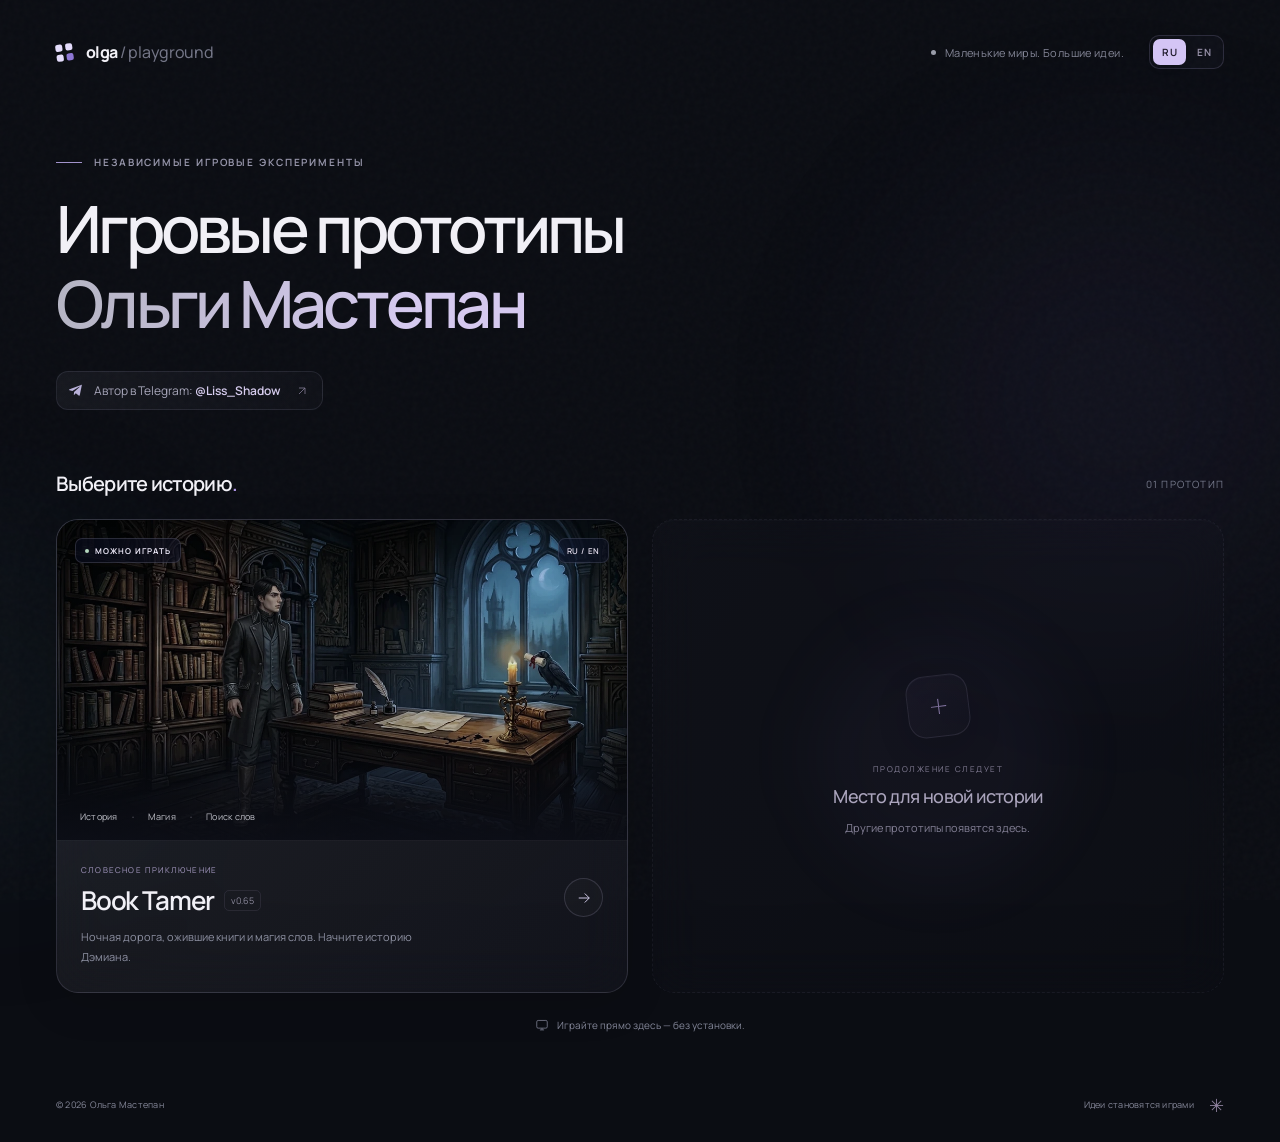
==== index.html @ 2c245f94 "First version of a prototype web-site with first game included" ====
<!doctype html>
<!-- Embedded font: Manrope. Copyright 2018 The Manrope Project Authors (https://github.com/googlefonts/manrope)

This Font Software is licensed under the SIL Open Font License, Version 1.1.
This license is copied below, and is also available with a FAQ at:
http://scripts.sil.org/OFL


-----------------------------------------------------------
SIL OPEN FONT LICENSE Version 1.1 - 26 February 2007
-----------------------------------------------------------

PREAMBLE
The goals of the Open Font License (OFL) are to stimulate worldwide
development of collaborative font projects, to support the font creation
efforts of academic and linguistic communities, and to provide a free and
open framework in which fonts may be shared and improved in partnership
with others.

The OFL allows the licensed fonts to be used, studied, modified and
redistributed freely as long as they are not sold by themselves. The
fonts, including any derivative works, can be bundled, embedded, 
redistributed and/or sold with any software provided that any reserved
names are not used by derivative works. The fonts and derivatives,
however, cannot be released under any other type of license. The
requirement for fonts to remain under this license does not apply
to any document created using the fonts or their derivatives.

DEFINITIONS
"Font Software" refers to the set of files released by the Copyright
Holder(s) under this license and clearly marked as such. This may
include source files, build scripts and documentation.

"Reserved Font Name" refers to any names specified as such after the
copyright statement(s).

"Original Version" refers to the collection of Font Software components as
distributed by the Copyright Holder(s).

"Modified Version" refers to any derivative made by adding to, deleting,
or substituting -- in part or in whole -- any of the components of the
Original Version, by changing formats or by porting the Font Software to a
new environment.

"Author" refers to any designer, engineer, programmer, technical
writer or other person who contributed to the Font Software.

PERMISSION & CONDITIONS
Permission is hereby granted, free of charge, to any person obtaining
a copy of the Font Software, to use, study, copy, merge, embed, modify,
redistribute, and sell modified and unmodified copies of the Font
Software, subject to the following conditions:

1) Neither the Font Software nor any of its individual components,
in Original or Modified Versions, may be sold by itself.

2) Original or Modified Versions of the Font Software may be bundled,
redistributed and/or sold with any software, provided that each copy
contains the above copyright notice and this license. These can be
included either as stand-alone text files, human-readable headers or
in the appropriate machine-readable metadata fields within text or
binary files as long as those fields can be easily viewed by the user.

3) No Modified Version of the Font Software may use the Reserved Font
Name(s) unless explicit written permission is granted by the corresponding
Copyright Holder. This restriction only applies to the primary font name as
presented to the users.

4) The name(s) of the Copyright Holder(s) or the Author(s) of the Font
Software shall not be used to promote, endorse or advertise any
Modified Version, except to acknowledge the contribution(s) of the
Copyright Holder(s) and the Author(s) or with their explicit written
permission.

5) The Font Software, modified or unmodified, in part or in whole,
must be distributed entirely under this license, and must not be
distributed under any other license. The requirement for fonts to
remain under this license does not apply to any document created
using the Font Software.

TERMINATION
This license becomes null and void if any of the above conditions are
not met.

DISCLAIMER
THE FONT SOFTWARE IS PROVIDED "AS IS", WITHOUT WARRANTY OF ANY KIND,
EXPRESS OR IMPLIED, INCLUDING BUT NOT LIMITED TO ANY WARRANTIES OF
MERCHANTABILITY, FITNESS FOR A PARTICULAR PURPOSE AND NONINFRINGEMENT
OF COPYRIGHT, PATENT, TRADEMARK, OR OTHER RIGHT. IN NO EVENT SHALL THE
COPYRIGHT HOLDER BE LIABLE FOR ANY CLAIM, DAMAGES OR OTHER LIABILITY,
INCLUDING ANY GENERAL, SPECIAL, INDIRECT, INCIDENTAL, OR CONSEQUENTIAL
DAMAGES, WHETHER IN AN ACTION OF CONTRACT, TORT OR OTHERWISE, ARISING
FROM, OUT OF THE USE OR INABILITY TO USE THE FONT SOFTWARE OR FROM
OTHER DEALINGS IN THE FONT SOFTWARE.
 -->
<html lang="ru">
<head>
<meta charset="utf-8">
<meta name="viewport" content="width=device-width,initial-scale=1,viewport-fit=cover">
<meta name="theme-color" content="#0b0d13">
<meta name="description" content="Игровые прототипы Ольги Мастепан. Небольшие миры, новые механики и истории, в которые можно поиграть прямо в браузере.">
<title>Игровые прототипы Ольги Мастепан</title>
<link rel="icon" href="data:image/svg+xml,%3Csvg xmlns='http://www.w3.org/2000/svg' viewBox='0 0 64 64'%3E%3Crect width='64' height='64' rx='18' fill='%23171926'/%3E%3Cpath d='M17 23h30v24H17zM24 16h16v7H24z' fill='none' stroke='%23c3b5ff' stroke-width='3'/%3E%3Cpath d='M24 35h8m-4-4v8' stroke='%23c3b5ff' stroke-width='2'/%3E%3Ccircle cx='40' cy='34' r='2' fill='%23c3b5ff'/%3E%3C/svg%3E">
<style>@font-face{font-family:Manrope;src:url('[data-uri]') format('truetype');font-weight:200 800;font-display:swap}
:root{color-scheme:dark;--bg:#0b0d13;--text:#f1f0f6;--muted:#9293a5;--accent:#c4b5fb;--line:rgba(220,220,255,.11);font-family:Manrope,Arial,sans-serif;font-synthesis:none}
*{box-sizing:border-box}[hidden]{display:none!important}html{min-width:320px;scroll-behavior:smooth}body{margin:0;background:var(--bg);color:var(--text);min-height:100svh;overflow-x:hidden}button,a{-webkit-tap-highlight-color:transparent}button{font:inherit}a{color:inherit;text-decoration:none}button:focus-visible,a:focus-visible{outline:2px solid var(--accent);outline-offset:6px}button{color:inherit}button svg,a svg{flex:none}.wrap{max-width:1200px;width:calc(100% - 112px);margin-inline:auto}.site-shell{position:relative;z-index:1;min-height:100svh;display:flex;flex-direction:column}.ambient{position:fixed;pointer-events:none;z-index:0;filter:blur(90px);border-radius:50%;opacity:.45}.ambient-one{width:650px;height:650px;right:-160px;top:75px;background:radial-gradient(ellipse,#49407466,transparent 68%)}.ambient-two{width:500px;height:500px;left:-260px;top:450px;background:radial-gradient(ellipse,#2c596245,transparent 70%)}.grain{position:fixed;inset:0;pointer-events:none;z-index:0;opacity:.032;background-image:url("data:image/svg+xml,%3Csvg viewBox='0 0 180 180' xmlns='http://www.w3.org/2000/svg'%3E%3Cfilter id='n'%3E%3CfeTurbulence type='fractalNoise' baseFrequency='.94' numOctaves='3' stitchTiles='stitch'/%3E%3C/filter%3E%3Crect width='100%25' height='100%25' filter='url(%23n)' opacity='.8'/%3E%3C/svg%3E")} .masthead{padding-top:35px;display:flex;align-items:center;justify-content:space-between;gap:24px}.wordmark{display:flex;align-items:center;gap:13px;font-size:16px;font-weight:750;letter-spacing:-.04em}.wordmark-muted{color:#737586;font-weight:450;letter-spacing:-.02em}.mark{display:grid;grid-template-columns:repeat(2,7px);gap:3px;transform:rotate(-8deg)}.mark i{height:7px;width:7px;background:#e4dcfc;border-radius:2px}.mark i:last-child{background:#8e77d6}.masthead-note{font-size:11px;letter-spacing:.035em;color:#858798;display:flex;align-items:center;gap:9px}.masthead-note>.status-dot{height:5px;width:5px;border-radius:50%;background:#9a9da9}.intro{padding:86px 0 60px}.eyebrow{margin:0 0 22px;display:flex;align-items:center;gap:12px;font-size:10px;letter-spacing:.19em;font-weight:650;color:#9695aa}.eyebrow-line{height:1px;width:26px;background:#a293cc}h1{font-size:clamp(39px,5.1vw,72px);line-height:1.15;letter-spacing:-.057em;font-weight:550;margin:0;text-wrap:balance}h1>.title-accent{background:linear-gradient(100deg,#b4b4c2 0%,#d5c9ef 75%);-webkit-background-clip:text;background-clip:text;color:transparent}.contact{display:inline-flex;align-items:center;gap:10px;margin-top:30px;padding:10px 14px 10px 12px;border:1px solid rgba(200,195,230,.11);border-radius:12px;background:linear-gradient(110deg,rgba(180,180,210,.065),rgba(200,190,225,.025));font-size:12px;color:#a6a5b8;transition:background .2s,border-color .2s,transform .2s}.contact>svg:first-child{width:15px;height:15px;fill:#b8b0d8}.contact strong{color:#d7cdef;font-weight:600}.contact .external-arrow{width:12px;height:12px;fill:none;stroke:#8a829d;stroke-width:1.5;margin-left:6px}.contact:hover{border-color:#b6a2e949;background:#b0a0f015;transform:translateY(-1px)}.collection-heading{display:flex;align-items:center;justify-content:space-between;gap:20px;margin-bottom:22px}h2{font-size:20px;font-weight:600;letter-spacing:-.035em;margin:0}.heading-dot{color:#ac93e3}.collection-count{font-size:10px;letter-spacing:.12em;text-transform:uppercase;color:#777b8d}.prototype-grid{display:grid;grid-template-columns:1fr 1fr;gap:24px}.prototype-card{position:relative;isolation:isolate;display:block;border-radius:22px;overflow:hidden;border:1px solid rgba(218,215,255,.15);background:linear-gradient(140deg,rgba(236,228,255,.07),rgba(185,187,218,.025));box-shadow:inset 0 1px 0 #ffffff08,0 12px 40px #00000022;backdrop-filter:blur(24px);-webkit-backdrop-filter:blur(24px);transition:transform .3s,border-color .3s,box-shadow .3s}a.prototype-card:hover{transform:translateY(-5px);border-color:#c0a9f84a;box-shadow:inset 0 1px 0 #ffffff15,0 22px 55px #0005}.card-picture{position:relative;aspect-ratio:1.78;overflow:hidden;background:#131923}.card-picture:after{content:"";position:absolute;inset:0;pointer-events:none;background:linear-gradient(180deg,#07091205 35%,#07091212 65%,#0e101aca)}.card-picture img{display:block;width:100%;height:100%;object-fit:cover;transition:transform .7s cubic-bezier(.2,.6,.3,1);filter:saturate(.84) brightness(.92)}a.prototype-card:hover img{transform:scale(1.035);filter:saturate(1) brightness(1)}.card-badge{position:absolute;z-index:1;top:18px;left:18px;padding:6px 9px;background:#0e122c69;border:1px solid #e6e3ff26;border-radius:7px;font-size:8px;letter-spacing:.12em;font-weight:650;color:#efebfa;backdrop-filter:blur(16px);display:flex;align-items:center;gap:6px}.card-badge:before{content:"";display:block;width:4px;height:4px;border-radius:50%;background:#b5d8bf;box-shadow:0 0 8px #b5d8bf44}.card-tags{position:absolute;z-index:1;bottom:17px;left:23px;display:flex;gap:14px;color:#bfc0c8;font-size:9px;letter-spacing:.025em}.card-tags span+span:before{content:"·";color:#a4a4b6;margin-right:14px}.card-body{padding:23px 24px 25px;position:relative;border-top:1px solid #ffffff06;background:linear-gradient(120deg,#ffffff04,#b39ce604)}.card-category{margin:0 0 7px;font-size:8px;letter-spacing:.15em;text-transform:uppercase;color:#a79bc2}.card-title-line{display:flex;align-items:center;gap:10px;padding-right:44px}.card-title{margin:0;font-size:26px;font-weight:600;letter-spacing:-.045em}.version{font-size:9px;color:#8d8b9d;padding:3px 6px;border-radius:5px;border:1px solid #b3b0d21c}.card-description{font-size:11px;line-height:1.8;color:#8e91a2;margin:9px 45px 0 0;max-width:360px}.card-arrow{position:absolute;right:24px;top:37px;display:grid;place-items:center;width:39px;height:39px;border:1px solid #cac5e82b;border-radius:50%;background:#f0e4ff05;transition:background .25s,border-color .25s,transform .25s}.card-arrow svg{width:18px;height:18px;stroke:#d2cbe8;stroke-width:1.3;fill:none}a.prototype-card:hover .card-arrow{background:#bc9fea24;border-color:#bc9fea80;transform:rotate(-40deg)}.placeholder{min-height:100%;display:flex;align-items:center;justify-content:center;text-align:center;padding:40px 28px;border-color:#bcb6e112;background:linear-gradient(130deg,#c3b8ef05,#c3b8ef02);box-shadow:inset 0 1px 0 #ffffff04;overflow:hidden;border-style:dashed}.placeholder:before{content:"";position:absolute;width:250px;height:250px;border-radius:50%;background:#9572cc0b;filter:blur(35px)}.placeholder-inner{position:relative;max-width:255px}.placeholder-symbol{height:62px;width:62px;border-radius:18px;border:1px solid #bab0d51e;background:linear-gradient(140deg,#b8a4ee09,#b8a4ee02);margin:0 auto 26px;display:grid;place-items:center;box-shadow:0 12px 35px #0000001c,inset 0 1px 0 #ffffff05;transform:rotate(-7deg)}.placeholder-symbol svg{width:23px;height:23px;stroke:#8b7caa;stroke-width:1;fill:none}.placeholder-eyebrow{font-size:8px;letter-spacing:.19em;color:#868097;margin:0 0 10px}.placeholder h3{font-size:18px;letter-spacing:-.035em;color:#aaa4bc;font-weight:500;margin:0 0 10px}.placeholder p:last-child{color:#858197;font-size:11px;line-height:1.8;margin:0}.collection-note{display:flex;align-items:center;justify-content:center;gap:8px;font-size:10px;color:#848799;margin:25px 0 0}.collection-note svg{width:14px;height:14px;fill:none;stroke:#848799;stroke-width:1.1}.footer{margin-top:auto;padding-top:64px;padding-bottom:28px;display:flex;align-items:center;justify-content:space-between;gap:24px;font-size:9px;letter-spacing:.025em;color:#87899b}.footer-note{display:flex;align-items:center;gap:15px}.footer-spark{font-size:18px;line-height:1;color:#8f829f}.player[hidden]{display:none}.player{position:fixed;inset:0;z-index:20;display:flex;flex-direction:column;background:#06070b}.player-bar{flex:none;height:56px;padding:0 22px;display:flex;align-items:center;justify-content:space-between;gap:12px;background:#101119;border-bottom:1px solid #ffffff11;padding-top:env(safe-area-inset-top);box-sizing:content-box}.return-button,.fullscreen-button{border:0;background:transparent;padding:9px 0;display:flex;align-items:center;gap:9px;font-size:11px;cursor:pointer;color:#aaa8bb;transition:color .2s}.return-button:hover,.fullscreen-button:hover{color:#e4dcff}.return-button svg{width:19px;height:19px;stroke:currentColor;stroke-width:1.5;fill:none}.fullscreen-button svg{width:17px;height:17px;stroke:currentColor;stroke-width:1.4;fill:none}.player-name{display:flex;align-items:center;gap:9px;font-size:12px;letter-spacing:-.02em;color:#e2ddef}.player-live-dot{width:5px;height:5px;border-radius:50%;background:#c2a7f2}.player-stage{position:relative;flex:1;min-height:0;background:#06070b}.player-stage iframe{border:0;width:100%;height:100%;display:block;position:relative;z-index:1;background:#06070b}.player-loading{position:absolute;inset:0;display:flex;flex-direction:column;align-items:center;justify-content:center;color:#aaa4bf;font-size:12px;z-index:2;background:#06070b;pointer-events:none;transition:opacity .35s,visibility .35s}.player-loading.loaded{opacity:0;visibility:hidden}.loader{display:block;height:29px;width:29px;border-radius:50%;border:1px solid #ffffff16;border-top-color:#b69bdc;animation:spin 1s linear infinite}.player-loading p{margin-top:20px}.toast{position:fixed;bottom:25px;left:50%;transform:translate(-50%,15px);opacity:0;visibility:hidden;z-index:30;background:#262130ee;border:1px solid #b3a3cd35;color:#e6dff2;padding:12px 18px;border-radius:12px;max-width:calc(100vw - 32px);font-size:12px;transition:opacity .2s,transform .2s}.toast.visible{opacity:1;visibility:visible;transform:translate(-50%,0)}.noscript{font-size:13px;color:var(--muted)}.noscript a{text-decoration:underline}body.playing{overflow:hidden}@keyframes spin{to{transform:rotate(360deg)}}
@media(min-width:1600px){.intro{padding-top:100px;padding-bottom:70px}.wrap{max-width:1280px}h1{font-size:78px}.card-picture{aspect-ratio:1.85}}
@media(max-width:900px){.wrap{width:calc(100% - 64px)}.intro{padding-top:70px;padding-bottom:48px}h1{font-size:clamp(40px,6.5vw,61px)}.prototype-grid{gap:18px}.card-title{font-size:24px}.card-body{padding:21px 20px 23px}.card-arrow{right:19px}.card-description{margin-right:25px;font-size:10px}.card-tags{left:20px;font-size:8px}.card-category{font-size:7px}.placeholder h3{font-size:16px}.placeholder{padding:30px 20px}.footer{padding-top:48px}}
@media(max-width:620px){.wrap{width:calc(100% - 40px)}.masthead{padding-top:25px}.wordmark{font-size:14px;gap:10px}.masthead-note{display:none}.intro{padding:61px 0 43px}.eyebrow{font-size:7px;letter-spacing:.15em;gap:9px;margin-bottom:20px}.eyebrow-line{width:20px}h1{font-size:clamp(33px,8.7vw,51px);line-height:1.18;letter-spacing:-.06em}.contact{font-size:10px;padding:10px 11px;gap:8px;margin-top:25px}.contact .external-arrow{margin-left:1px}.contact>svg:first-child{width:13px;height:13px}.collection-heading{margin-bottom:17px}h2{font-size:18px}.collection-count{font-size:8px;letter-spacing:.07em}.prototype-grid{grid-template-columns:1fr;gap:18px}.prototype-card{border-radius:18px}.card-picture{aspect-ratio:1.75}.card-body{padding:21px 20px 22px}.card-title{font-size:26px}.card-category{font-size:8px}.card-description{font-size:11px;max-width:270px;margin-right:37px}.card-tags{font-size:9px;left:20px;bottom:15px}.card-badge{top:15px;left:15px}.placeholder{min-height:230px;padding:30px 20px}.placeholder-symbol{width:45px;height:45px;border-radius:13px;margin-bottom:16px}.placeholder h3{font-size:17px}.placeholder-eyebrow{font-size:7px}.placeholder p:last-child{font-size:10px}.collection-note{font-size:9px;margin-top:23px}.footer{font-size:8px;padding-top:44px;padding-bottom:24px;gap:10px;align-items:flex-end}.footer-note{gap:8px;font-size:8px}.footer-spark{font-size:15px}.ambient-one{width:450px;height:550px;right:-220px;top:60px}.player-bar{padding-inline:14px;height:50px;gap:7px}.fullscreen-button span{display:none}.return-button{font-size:10px;gap:6px}.return-button svg{width:16px}.player-name{font-size:10px;gap:6px}}
@media(prefers-reduced-motion:reduce){*,*:before,*:after{scroll-behavior:auto!important;animation:none!important;transition:none!important}a.prototype-card:hover,.contact:hover{transform:none}a.prototype-card:hover img{transform:none}}

/* The same language controls remain available in catalog and player; no game reload. */
.masthead-actions,.player-tools{display:flex;align-items:center;gap:25px}
.language-switch{display:flex;align-items:center;gap:2px;padding:3px;border:1px solid #c7b8f329;border-radius:10px;background:#b3a0e307;flex:none}
.language-switch button{border:0;border-radius:7px;background:transparent;color:#9690a7;font-size:10px;font-weight:650;letter-spacing:.05em;padding:6px 9px;cursor:pointer;transition:background .2s,color .2s}
.language-switch button[aria-pressed="true"]{background:#d4c5f5;color:#211c2d;box-shadow:0 2px 9px #0002}
.language-switch button:hover:not([aria-pressed="true"]){color:#f2eafa;background:#c9b1ed15}
@media(max-width:620px){.masthead-actions,.player-tools{gap:12px}.language-switch{padding:2px;border-radius:9px}.language-switch button{font-size:9px;padding:6px 8px}.player-bar{padding-inline:12px}.player-name{min-width:0;overflow:hidden;white-space:nowrap;text-overflow:ellipsis}.player-name>#player-title{overflow:hidden;text-overflow:ellipsis}.return-button{flex:none}}

.card-languages{position:absolute;z-index:1;top:18px;right:18px;padding:6px 8px;border:1px solid #e6e3ff20;border-radius:7px;background:#0e122c69;backdrop-filter:blur(16px);font-size:8px;letter-spacing:.08em;font-weight:600;color:#e1dbea}
@media(max-width:620px){.card-languages{top:15px;right:15px}}
</style>
</head>
<body>
<div class="ambient ambient-one" aria-hidden="true"></div><div class="ambient ambient-two" aria-hidden="true"></div><div class="grain" aria-hidden="true"></div>
<div id="catalog-shell" class="site-shell">
<header class="masthead wrap"><a class="wordmark" href="#" aria-label="Главная — игровые прототипы" data-i18n-aria="home"><span class="mark" aria-hidden="true"><i></i><i></i><i></i><i></i></span><span>olga<span class="wordmark-muted"> / playground</span></span></a><div class="masthead-actions"><span class="masthead-note"><span class="status-dot"></span><span data-i18n="tagline">Маленькие миры. Большие идеи.</span></span><div class="language-switch" role="group" data-i18n-aria="language" data-i18n-title="languageHint" aria-label="Язык сайта"><button type="button" data-language="ru" aria-pressed="true" aria-label="Русский">RU</button><button type="button" data-language="en" aria-pressed="false" aria-label="English">EN</button></div></div></header>
<main class="wrap" id="main">
<section class="intro" aria-labelledby="site-title"><p class="eyebrow"><span class="eyebrow-line"></span><span data-i18n="eyebrow">НЕЗАВИСИМЫЕ ИГРОВЫЕ ЭКСПЕРИМЕНТЫ</span></p><h1 id="site-title"><span data-i18n="heading">Игровые прототипы</span><br><span class="title-accent" data-i18n="authorLine">Ольги Мастепан</span></h1><a class="contact" href="https://t.me/Liss_Shadow" target="_blank" rel="noopener noreferrer"><svg viewBox="0 0 24 24" aria-hidden="true"><path d="m20.4 4-3.1 15.1c-.2 1.1-.9 1.4-1.8.8l-4.7-3.5-2.3 2.2c-.2.3-.5.4-.8.4l.4-4.8 8.8-8c.4-.3-.1-.5-.6-.2L5.4 12.9.7 11.4c-1-.3-1-1 .2-1.4L19.3 3c.9-.3 1.6.2 1.1 1Z"/></svg><span><span data-i18n="telegram">Автор в Telegram:</span> <strong>@Liss_Shadow</strong></span><svg class="external-arrow" viewBox="0 0 24 24" aria-hidden="true"><path d="M6 18 18 6M6 6h12v12"/></svg></a></section>
<section class="collection" aria-labelledby="collection-title"><div class="collection-heading"><h2 id="collection-title"><span data-i18n="choose">Выберите историю</span><span class="heading-dot">.</span></h2><span class="collection-count" id="collection-count"></span></div><div class="prototype-grid" id="prototype-grid"></div><noscript><p class="noscript">Для каталога включите JavaScript или <a href="Book-Tamer.html">откройте Book Tamer напрямую</a>.</p></noscript><p class="collection-note"><svg viewBox="0 0 20 20" aria-hidden="true"><rect x="2.5" y="3.5" width="15" height="11" rx="2"/><path d="M7 17h6M10 14.5V17"/></svg><span data-i18n="noInstall">Играйте прямо здесь — без установки.</span></p></section>
</main>
<footer class="footer wrap"><span>© 2026 <span data-i18n="author">Ольга Мастепан</span></span><span class="footer-note"><span data-i18n="footer">Идеи становятся играми</span><span class="footer-spark" aria-hidden="true">✳</span></span></footer>
</div>
<section class="player" id="player" aria-label="Открытый прототип" data-i18n-aria="player" hidden><header class="player-bar"><button class="return-button" id="return-catalog" type="button"><svg viewBox="0 0 24 24" aria-hidden="true"><path d="m14 6-6 6 6 6M8 12h13"/></svg><span data-i18n="back">Все прототипы</span></button><div class="player-name"><span class="player-live-dot"></span><span id="player-title"></span></div><div class="player-tools"><div class="language-switch" role="group" data-i18n-aria="language" data-i18n-title="languageHint" aria-label="Язык сайта"><button type="button" data-language="ru" aria-pressed="true" aria-label="Русский">RU</button><button type="button" data-language="en" aria-pressed="false" aria-label="English">EN</button></div><button class="fullscreen-button" id="fullscreen" type="button" title="На весь экран" aria-label="На весь экран"><svg viewBox="0 0 24 24" aria-hidden="true"><path d="M8 3H3v5m13-5h5v5M3 16v5h5m13-5v5h-5"/></svg><span>На весь экран</span></button></div></header><div class="player-stage" id="player-stage"><div class="player-loading" id="player-loading" role="status"><span class="loader"></span><p><span data-i18n="loading">Открываем историю</span><span>…</span></p></div></div></section>
<div class="toast" id="toast" role="status" aria-live="polite"></div>
<script id="site-locales" type="application/json">{"ru": {"pageTitle": "Игровые прототипы Ольги Мастепан", "pageDescription": "Игровые прототипы Ольги Мастепан. Небольшие миры, новые механики и истории, в которые можно поиграть прямо в браузере.", "home": "Главная — игровые прототипы", "tagline": "Маленькие миры. Большие идеи.", "eyebrow": "НЕЗАВИСИМЫЕ ИГРОВЫЕ ЭКСПЕРИМЕНТЫ", "heading": "Игровые прототипы", "authorLine": "Ольги Мастепан", "author": "Ольга Мастепан", "telegram": "Автор в Telegram:", "choose": "Выберите историю", "noInstall": "Играйте прямо здесь — без установки.", "footer": "Идеи становятся играми", "language": "Язык сайта", "languageHint": "Язык сайта. Язык самой игры выбирается внутри игры.", "russian": "Русский", "english": "English", "play": "Играть в", "preview": "Превью", "ready": "МОЖНО ИГРАТЬ", "category": "Игровой прототип", "coming": "ПРОДОЛЖЕНИЕ СЛЕДУЕТ", "placeholderTitle": "Место для новой истории", "placeholderText": "Другие прототипы появятся здесь.", "player": "Открытый прототип", "back": "Все прототипы", "fullscreen": "На весь экран", "exitFullscreen": "Выйти из полноэкранного режима", "collapse": "Свернуть", "loading": "Открываем историю", "frame": "игровой прототип", "invalidPath": "Не удалось открыть прототип: проверьте путь к файлу.", "missingFile": "Файл игры не найден. Проверьте путь к прототипу.", "slowLoad": "Игра загружается дольше обычного. При необходимости вернитесь в каталог.", "missingGame": "Этот прототип не найден в каталоге.", "fullscreenUnavailable": "Полноэкранный режим недоступен в этом браузере.", "gameLanguages": "Языки игры"}, "en": {"pageTitle": "Game prototypes by Olga Mastepan", "pageDescription": "Game prototypes by Olga Mastepan. Small worlds, new mechanics and stories to play right in your browser.", "home": "Home — game prototypes", "tagline": "Small worlds. Big ideas.", "eyebrow": "INDEPENDENT GAME EXPERIMENTS", "heading": "Game prototypes", "authorLine": "by Olga Mastepan", "author": "Olga Mastepan", "telegram": "Author on Telegram:", "choose": "Choose a story", "noInstall": "Play right here — no installation needed.", "footer": "Ideas become games", "language": "Site language", "languageHint": "Site language. Choose the language of the game within the game itself.", "russian": "Русский", "english": "English", "play": "Play", "preview": "Preview of", "ready": "READY TO PLAY", "category": "Game prototype", "coming": "TO BE CONTINUED", "placeholderTitle": "Room for a new story", "placeholderText": "More prototypes will appear here.", "player": "Open prototype", "back": "All prototypes", "fullscreen": "Fullscreen", "exitFullscreen": "Exit fullscreen", "collapse": "Exit fullscreen", "loading": "Opening your story", "frame": "game prototype", "invalidPath": "Unable to open this prototype. Check the file path.", "missingFile": "Game file not found. Check the prototype path.", "slowLoad": "The game is taking longer than usual to load. You can return to the catalog if needed.", "missingGame": "This prototype was not found in the catalog.", "fullscreenUnavailable": "Fullscreen mode is not available in this browser.", "gameLanguages": "Game languages"}}</script>
<script id="prototype-catalog" type="application/json">[{"id": "book-tamer", "title": {"ru": "Book Tamer", "en": "Book Tamer"}, "version": "0.65", "category": {"ru": "Словесное приключение", "en": "Word adventure"}, "description": {"ru": "Ночная дорога, ожившие книги и магия слов. Начните историю Дэмиана.", "en": "A night-time journey, living books and the magic of words. Begin Damian’s story."}, "image": "[data-uri]", "file": "Book-Tamer.html", "tags": {"ru": ["История", "Магия", "Поиск слов"], "en": ["Story", "Magic", "Word search"]}, "languages": ["ru", "en"]}]</script>
<script>(()=>{'use strict';
const catalog=JSON.parse(document.getElementById('prototype-catalog').textContent),locales=JSON.parse(document.getElementById('site-locales').textContent),grid=document.getElementById('prototype-grid'),shell=document.getElementById('catalog-shell'),player=document.getElementById('player'),stage=document.getElementById('player-stage'),loading=document.getElementById('player-loading'),back=document.getElementById('return-catalog'),fullscreen=document.getElementById('fullscreen');
const storageKey='olga-prototypes-language';let lang='ru';try{const saved=localStorage.getItem(storageKey);if(locales[saved])lang=saved}catch(e){}
let frame=null,active=null,returnId=null,scrollY=0,sessionHash=false,timer,loadTimer,toastKey=null;
const arrow='<svg viewBox="0 0 24 24" aria-hidden="true"><path d="M5 12h14m-6-6 6 6-6 6"/></svg>';
const t=key=>locales[lang][key]??locales.ru[key]??key;
function text(value,fallback=''){return typeof value==='string'?value:value?.[lang]??value?.ru??value?.en??fallback}
function el(tag,className,content){const node=document.createElement(tag);if(className)node.className=className;if(content!==undefined)node.textContent=content;return node}
function localURL(file){const url=new URL(file,document.baseURI);if(!['http:','https:','file:'].includes(url.protocol)||url.protocol!==location.protocol||url.host!==location.host)throw Error('Prototype must be hosted on this site');return url.href}
function toast(key){toastKey=key;const box=document.getElementById('toast');box.textContent=t(key);box.classList.add('visible');clearTimeout(timer);timer=setTimeout(()=>{box.classList.remove('visible');toastKey=null},4000)}
function renderCards(){grid.replaceChildren();for(const p of catalog){const link=el('a','prototype-card');try{link.href=localURL(p.files?.[lang]||p.file)}catch(e){continue}link.dataset.prototype=p.id;link.setAttribute('aria-label',t('play')+' '+text(p.title));const picture=el('div','card-picture'),image=el('img');image.loading=grid.childElementCount?'lazy':'eager';image.src=p.image;image.alt=t('preview')+' '+text(p.title);image.width=1100;image.height=614;image.decoding='async';picture.append(image,el('span','card-badge',t('ready')));if(p.languages?.length){const badge=el('span','card-languages',p.languages.map(code=>code.toUpperCase()).join(' / '));badge.title=t('gameLanguages')+': '+p.languages.map(code=>t(code==='ru'?'russian':'english')).join(', ');picture.append(badge)}const tags=el('div','card-tags');for(const tag of Array.isArray(p.tags)?p.tags:p.tags?.[lang]||p.tags?.ru||[])tags.append(el('span','',tag));picture.append(tags);const body=el('div','card-body'),titleLine=el('div','card-title-line');titleLine.append(el('h3','card-title',text(p.title)));if(p.version)titleLine.append(el('span','version','v'+p.version));body.append(el('p','card-category',text(p.category,t('category'))),titleLine,el('p','card-description',text(p.description)));const icon=el('span','card-arrow');icon.innerHTML=arrow;body.append(icon);link.append(picture,body);link.addEventListener('click',event=>{if(event.button!==0||event.ctrlKey||event.metaKey||event.shiftKey||event.altKey)return;event.preventDefault();returnId=p.id;sessionHash=true;location.hash='play/'+encodeURIComponent(p.id)});grid.append(link)}const count=grid.querySelectorAll('a.prototype-card').length;const noun=lang==='en'?(count===1?'prototype':'prototypes'):(count%10===1&&count%100!==11?'прототип':count%10>=2&&count%10<=4&&(count%100<12||count%100>14)?'прототипа':'прототипов');document.getElementById('collection-count').textContent=String(count).padStart(2,'0')+' '+noun;if(count<2){const empty=el('div','prototype-card placeholder'),inner=el('div','placeholder-inner'),symbol=el('div','placeholder-symbol');symbol.innerHTML='<svg viewBox="0 0 24 24" aria-hidden="true"><path d="M12 4v16M4 12h16"/></svg>';inner.append(symbol,el('p','placeholder-eyebrow',t('coming')),el('h3','',t('placeholderTitle')),el('p','',t('placeholderText')));empty.append(inner);grid.append(empty)}}
function renderFullscreen(){const on=!!document.fullscreenElement;fullscreen.setAttribute('aria-label',t(on?'exitFullscreen':'fullscreen'));fullscreen.title=fullscreen.getAttribute('aria-label');fullscreen.querySelector('span').textContent=t(on?'collapse':'fullscreen')}
function renderLanguage(){document.documentElement.lang=lang;for(const node of document.querySelectorAll('[data-i18n]'))node.textContent=t(node.dataset.i18n);for(const node of document.querySelectorAll('[data-i18n-aria]'))node.setAttribute('aria-label',t(node.dataset.i18nAria));for(const node of document.querySelectorAll('[data-i18n-title]'))node.title=t(node.dataset.i18nTitle);for(const node of document.querySelectorAll('[data-language]'))node.setAttribute('aria-pressed',String(node.dataset.language===lang));document.querySelector('meta[name="description"]').content=t('pageDescription');const p=catalog.find(item=>item.id===active);document.title=p?text(p.title)+' — '+t('author'):t('pageTitle');if(p){document.getElementById('player-title').textContent=text(p.title);if(frame)frame.title=text(p.title)+' — '+t('frame')}if(toastKey)document.getElementById('toast').textContent=t(toastKey);renderCards();renderFullscreen()}
for(const button of document.querySelectorAll('[data-language]'))button.addEventListener('click',()=>{const next=button.dataset.language;if(!locales[next]||next===lang)return;lang=next;try{localStorage.setItem(storageKey,lang)}catch(e){}renderLanguage()});
function close(){if(!active)return;frame?.remove();frame=null;active=null;clearTimeout(loadTimer);player.hidden=true;shell.inert=false;shell.removeAttribute('aria-hidden');document.body.classList.remove('playing');document.title=t('pageTitle');window.scrollTo(0,scrollY);Array.from(grid.querySelectorAll('a.prototype-card')).find(node=>node.dataset.prototype===returnId)?.focus({preventScroll:true});if(document.fullscreenElement)document.exitFullscreen().catch(()=>{})}
function open(p){if(active===p.id)return;let src;try{src=localURL(p.files?.[lang]||p.file)}catch(e){toast('invalidPath');return}if(!active)scrollY=window.scrollY;frame?.remove();active=p.id;shell.inert=true;shell.setAttribute('aria-hidden','true');player.hidden=false;document.body.classList.add('playing');document.getElementById('player-title').textContent=text(p.title);document.title=text(p.title)+' — '+t('author');loading.classList.remove('loaded');frame=document.createElement('iframe');frame.title=text(p.title)+' — '+t('frame');frame.allow='autoplay; fullscreen; gamepad';frame.allowFullscreen=true;frame.referrerPolicy='no-referrer';frame.src=src;const current=frame;frame.addEventListener('load',()=>{if(current!==frame)return;clearTimeout(loadTimer);try{if(current.contentDocument?.title==='Error response'){loading.classList.add('loaded');toast('missingFile');return}}catch(e){}loading.classList.add('loaded');current.focus()},{once:true});stage.append(frame);back.focus({preventScroll:true});clearTimeout(loadTimer);loadTimer=setTimeout(()=>{if(current===frame){loading.classList.add('loaded');toast('slowLoad')}},20000)}
function route(){let id;try{id=location.hash.startsWith('#play/')?decodeURIComponent(location.hash.slice(6)):null}catch(e){id=null}const p=catalog.find(item=>item.id===id);if(p)open(p);else{close();if(id)toast('missingGame')}}
back.addEventListener('click',()=>{if(sessionHash){sessionHash=false;history.back()}else{history.replaceState(null,'',location.pathname+location.search);close()}});window.addEventListener('hashchange',route);window.addEventListener('popstate',route);fullscreen.hidden=!player.requestFullscreen;fullscreen.addEventListener('click',async()=>{try{if(document.fullscreenElement)await document.exitFullscreen();else await player.requestFullscreen()}catch(e){toast('fullscreenUnavailable')}});document.addEventListener('fullscreenchange',renderFullscreen);renderLanguage();route();
})();
</script>
</body>
</html>
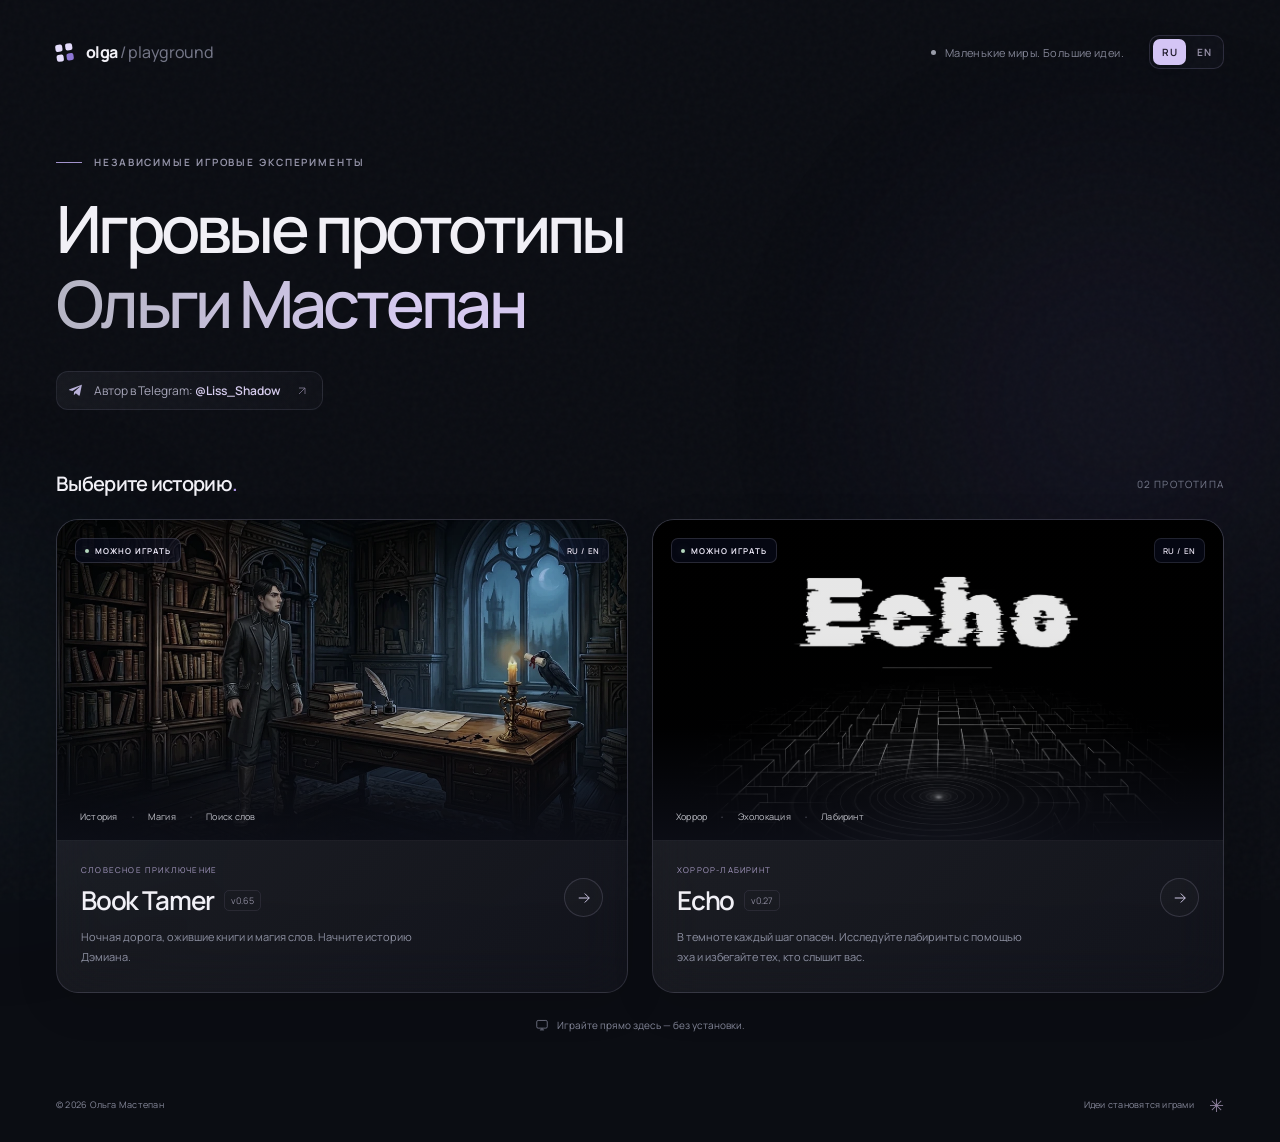
==== commit 28f899b4: "Echo prototype" ====
--- a/index.html
+++ b/index.html
@@ -103,7 +103,7 @@
 <link rel="icon" href="data:image/svg+xml,%3Csvg xmlns='http://www.w3.org/2000/svg' viewBox='0 0 64 64'%3E%3Crect width='64' height='64' rx='18' fill='%23171926'/%3E%3Cpath d='M17 23h30v24H17zM24 16h16v7H24z' fill='none' stroke='%23c3b5ff' stroke-width='3'/%3E%3Cpath d='M24 35h8m-4-4v8' stroke='%23c3b5ff' stroke-width='2'/%3E%3Ccircle cx='40' cy='34' r='2' fill='%23c3b5ff'/%3E%3C/svg%3E">
 <style>@font-face{font-family:Manrope;src:url('[data-uri]') format('truetype');font-weight:200 800;font-display:swap}
 :root{color-scheme:dark;--bg:#0b0d13;--text:#f1f0f6;--muted:#9293a5;--accent:#c4b5fb;--line:rgba(220,220,255,.11);font-family:Manrope,Arial,sans-serif;font-synthesis:none}
-*{box-sizing:border-box}[hidden]{display:none!important}html{min-width:320px;scroll-behavior:smooth}body{margin:0;background:var(--bg);color:var(--text);min-height:100svh;overflow-x:hidden}button,a{-webkit-tap-highlight-color:transparent}button{font:inherit}a{color:inherit;text-decoration:none}button:focus-visible,a:focus-visible{outline:2px solid var(--accent);outline-offset:6px}button{color:inherit}button svg,a svg{flex:none}.wrap{max-width:1200px;width:calc(100% - 112px);margin-inline:auto}.site-shell{position:relative;z-index:1;min-height:100svh;display:flex;flex-direction:column}.ambient{position:fixed;pointer-events:none;z-index:0;filter:blur(90px);border-radius:50%;opacity:.45}.ambient-one{width:650px;height:650px;right:-160px;top:75px;background:radial-gradient(ellipse,#49407466,transparent 68%)}.ambient-two{width:500px;height:500px;left:-260px;top:450px;background:radial-gradient(ellipse,#2c596245,transparent 70%)}.grain{position:fixed;inset:0;pointer-events:none;z-index:0;opacity:.032;background-image:url("data:image/svg+xml,%3Csvg viewBox='0 0 180 180' xmlns='http://www.w3.org/2000/svg'%3E%3Cfilter id='n'%3E%3CfeTurbulence type='fractalNoise' baseFrequency='.94' numOctaves='3' stitchTiles='stitch'/%3E%3C/filter%3E%3Crect width='100%25' height='100%25' filter='url(%23n)' opacity='.8'/%3E%3C/svg%3E")} .masthead{padding-top:35px;display:flex;align-items:center;justify-content:space-between;gap:24px}.wordmark{display:flex;align-items:center;gap:13px;font-size:16px;font-weight:750;letter-spacing:-.04em}.wordmark-muted{color:#737586;font-weight:450;letter-spacing:-.02em}.mark{display:grid;grid-template-columns:repeat(2,7px);gap:3px;transform:rotate(-8deg)}.mark i{height:7px;width:7px;background:#e4dcfc;border-radius:2px}.mark i:last-child{background:#8e77d6}.masthead-note{font-size:11px;letter-spacing:.035em;color:#858798;display:flex;align-items:center;gap:9px}.masthead-note>.status-dot{height:5px;width:5px;border-radius:50%;background:#9a9da9}.intro{padding:86px 0 60px}.eyebrow{margin:0 0 22px;display:flex;align-items:center;gap:12px;font-size:10px;letter-spacing:.19em;font-weight:650;color:#9695aa}.eyebrow-line{height:1px;width:26px;background:#a293cc}h1{font-size:clamp(39px,5.1vw,72px);line-height:1.15;letter-spacing:-.057em;font-weight:550;margin:0;text-wrap:balance}h1>.title-accent{background:linear-gradient(100deg,#b4b4c2 0%,#d5c9ef 75%);-webkit-background-clip:text;background-clip:text;color:transparent}.contact{display:inline-flex;align-items:center;gap:10px;margin-top:30px;padding:10px 14px 10px 12px;border:1px solid rgba(200,195,230,.11);border-radius:12px;background:linear-gradient(110deg,rgba(180,180,210,.065),rgba(200,190,225,.025));font-size:12px;color:#a6a5b8;transition:background .2s,border-color .2s,transform .2s}.contact>svg:first-child{width:15px;height:15px;fill:#b8b0d8}.contact strong{color:#d7cdef;font-weight:600}.contact .external-arrow{width:12px;height:12px;fill:none;stroke:#8a829d;stroke-width:1.5;margin-left:6px}.contact:hover{border-color:#b6a2e949;background:#b0a0f015;transform:translateY(-1px)}.collection-heading{display:flex;align-items:center;justify-content:space-between;gap:20px;margin-bottom:22px}h2{font-size:20px;font-weight:600;letter-spacing:-.035em;margin:0}.heading-dot{color:#ac93e3}.collection-count{font-size:10px;letter-spacing:.12em;text-transform:uppercase;color:#777b8d}.prototype-grid{display:grid;grid-template-columns:1fr 1fr;gap:24px}.prototype-card{position:relative;isolation:isolate;display:block;border-radius:22px;overflow:hidden;border:1px solid rgba(218,215,255,.15);background:linear-gradient(140deg,rgba(236,228,255,.07),rgba(185,187,218,.025));box-shadow:inset 0 1px 0 #ffffff08,0 12px 40px #00000022;backdrop-filter:blur(24px);-webkit-backdrop-filter:blur(24px);transition:transform .3s,border-color .3s,box-shadow .3s}a.prototype-card:hover{transform:translateY(-5px);border-color:#c0a9f84a;box-shadow:inset 0 1px 0 #ffffff15,0 22px 55px #0005}.card-picture{position:relative;aspect-ratio:1.78;overflow:hidden;background:#131923}.card-picture:after{content:"";position:absolute;inset:0;pointer-events:none;background:linear-gradient(180deg,#07091205 35%,#07091212 65%,#0e101aca)}.card-picture img{display:block;width:100%;height:100%;object-fit:cover;transition:transform .7s cubic-bezier(.2,.6,.3,1);filter:saturate(.84) brightness(.92)}a.prototype-card:hover img{transform:scale(1.035);filter:saturate(1) brightness(1)}.card-badge{position:absolute;z-index:1;top:18px;left:18px;padding:6px 9px;background:#0e122c69;border:1px solid #e6e3ff26;border-radius:7px;font-size:8px;letter-spacing:.12em;font-weight:650;color:#efebfa;backdrop-filter:blur(16px);display:flex;align-items:center;gap:6px}.card-badge:before{content:"";display:block;width:4px;height:4px;border-radius:50%;background:#b5d8bf;box-shadow:0 0 8px #b5d8bf44}.card-tags{position:absolute;z-index:1;bottom:17px;left:23px;display:flex;gap:14px;color:#bfc0c8;font-size:9px;letter-spacing:.025em}.card-tags span+span:before{content:"·";color:#a4a4b6;margin-right:14px}.card-body{padding:23px 24px 25px;position:relative;border-top:1px solid #ffffff06;background:linear-gradient(120deg,#ffffff04,#b39ce604)}.card-category{margin:0 0 7px;font-size:8px;letter-spacing:.15em;text-transform:uppercase;color:#a79bc2}.card-title-line{display:flex;align-items:center;gap:10px;padding-right:44px}.card-title{margin:0;font-size:26px;font-weight:600;letter-spacing:-.045em}.version{font-size:9px;color:#8d8b9d;padding:3px 6px;border-radius:5px;border:1px solid #b3b0d21c}.card-description{font-size:11px;line-height:1.8;color:#8e91a2;margin:9px 45px 0 0;max-width:360px}.card-arrow{position:absolute;right:24px;top:37px;display:grid;place-items:center;width:39px;height:39px;border:1px solid #cac5e82b;border-radius:50%;background:#f0e4ff05;transition:background .25s,border-color .25s,transform .25s}.card-arrow svg{width:18px;height:18px;stroke:#d2cbe8;stroke-width:1.3;fill:none}a.prototype-card:hover .card-arrow{background:#bc9fea24;border-color:#bc9fea80;transform:rotate(-40deg)}.placeholder{min-height:100%;display:flex;align-items:center;justify-content:center;text-align:center;padding:40px 28px;border-color:#bcb6e112;background:linear-gradient(130deg,#c3b8ef05,#c3b8ef02);box-shadow:inset 0 1px 0 #ffffff04;overflow:hidden;border-style:dashed}.placeholder:before{content:"";position:absolute;width:250px;height:250px;border-radius:50%;background:#9572cc0b;filter:blur(35px)}.placeholder-inner{position:relative;max-width:255px}.placeholder-symbol{height:62px;width:62px;border-radius:18px;border:1px solid #bab0d51e;background:linear-gradient(140deg,#b8a4ee09,#b8a4ee02);margin:0 auto 26px;display:grid;place-items:center;box-shadow:0 12px 35px #0000001c,inset 0 1px 0 #ffffff05;transform:rotate(-7deg)}.placeholder-symbol svg{width:23px;height:23px;stroke:#8b7caa;stroke-width:1;fill:none}.placeholder-eyebrow{font-size:8px;letter-spacing:.19em;color:#868097;margin:0 0 10px}.placeholder h3{font-size:18px;letter-spacing:-.035em;color:#aaa4bc;font-weight:500;margin:0 0 10px}.placeholder p:last-child{color:#858197;font-size:11px;line-height:1.8;margin:0}.collection-note{display:flex;align-items:center;justify-content:center;gap:8px;font-size:10px;color:#848799;margin:25px 0 0}.collection-note svg{width:14px;height:14px;fill:none;stroke:#848799;stroke-width:1.1}.footer{margin-top:auto;padding-top:64px;padding-bottom:28px;display:flex;align-items:center;justify-content:space-between;gap:24px;font-size:9px;letter-spacing:.025em;color:#87899b}.footer-note{display:flex;align-items:center;gap:15px}.footer-spark{font-size:18px;line-height:1;color:#8f829f}.player[hidden]{display:none}.player{position:fixed;inset:0;z-index:20;display:flex;flex-direction:column;background:#06070b}.player-bar{flex:none;height:56px;padding:0 22px;display:flex;align-items:center;justify-content:space-between;gap:12px;background:#101119;border-bottom:1px solid #ffffff11;padding-top:env(safe-area-inset-top);box-sizing:content-box}.return-button,.fullscreen-button{border:0;background:transparent;padding:9px 0;display:flex;align-items:center;gap:9px;font-size:11px;cursor:pointer;color:#aaa8bb;transition:color .2s}.return-button:hover,.fullscreen-button:hover{color:#e4dcff}.return-button svg{width:19px;height:19px;stroke:currentColor;stroke-width:1.5;fill:none}.fullscreen-button svg{width:17px;height:17px;stroke:currentColor;stroke-width:1.4;fill:none}.player-name{display:flex;align-items:center;gap:9px;font-size:12px;letter-spacing:-.02em;color:#e2ddef}.player-live-dot{width:5px;height:5px;border-radius:50%;background:#c2a7f2}.player-stage{position:relative;flex:1;min-height:0;background:#06070b}.player-stage iframe{border:0;width:100%;height:100%;display:block;position:relative;z-index:1;background:#06070b}.player-loading{position:absolute;inset:0;display:flex;flex-direction:column;align-items:center;justify-content:center;color:#aaa4bf;font-size:12px;z-index:2;background:#06070b;pointer-events:none;transition:opacity .35s,visibility .35s}.player-loading.loaded{opacity:0;visibility:hidden}.loader{display:block;height:29px;width:29px;border-radius:50%;border:1px solid #ffffff16;border-top-color:#b69bdc;animation:spin 1s linear infinite}.player-loading p{margin-top:20px}.toast{position:fixed;bottom:25px;left:50%;transform:translate(-50%,15px);opacity:0;visibility:hidden;z-index:30;background:#262130ee;border:1px solid #b3a3cd35;color:#e6dff2;padding:12px 18px;border-radius:12px;max-width:calc(100vw - 32px);font-size:12px;transition:opacity .2s,transform .2s}.toast.visible{opacity:1;visibility:visible;transform:translate(-50%,0)}.noscript{font-size:13px;color:var(--muted)}.noscript a{text-decoration:underline}body.playing{overflow:hidden}@keyframes spin{to{transform:rotate(360deg)}}
+*{box-sizing:border-box}[hidden]{display:none!important}html{min-width:320px;scroll-behavior:smooth}body{margin:0;background:var(--bg);color:var(--text);min-height:100svh;overflow-x:hidden}button,a{-webkit-tap-highlight-color:transparent}button{font:inherit}a{color:inherit;text-decoration:none}button:focus-visible,a:focus-visible{outline:2px solid var(--accent);outline-offset:6px}button{color:inherit}button svg,a svg{flex:none}.wrap{max-width:1200px;width:calc(100% - 112px);margin-inline:auto}.site-shell{position:relative;z-index:1;min-height:100svh;display:flex;flex-direction:column}.ambient{position:fixed;pointer-events:none;z-index:0;filter:blur(90px);border-radius:50%;opacity:.45}.ambient-one{width:650px;height:650px;right:-160px;top:75px;background:radial-gradient(ellipse,#49407466,transparent 68%)}.ambient-two{width:500px;height:500px;left:-260px;top:450px;background:radial-gradient(ellipse,#2c596245,transparent 70%)}.grain{position:fixed;inset:0;pointer-events:none;z-index:0;opacity:.032;background-image:url("data:image/svg+xml,%3Csvg viewBox='0 0 180 180' xmlns='http://www.w3.org/2000/svg'%3E%3Cfilter id='n'%3E%3CfeTurbulence type='fractalNoise' baseFrequency='.94' numOctaves='3' stitchTiles='stitch'/%3E%3C/filter%3E%3Crect width='100%25' height='100%25' filter='url(%23n)' opacity='.8'/%3E%3C/svg%3E")} .masthead{padding-top:35px;display:flex;align-items:center;justify-content:space-between;gap:24px}.wordmark{display:flex;align-items:center;gap:13px;font-size:16px;font-weight:750;letter-spacing:-.04em}.wordmark-muted{color:#737586;font-weight:450;letter-spacing:-.02em}.mark{display:grid;grid-template-columns:repeat(2,7px);gap:3px;transform:rotate(-8deg)}.mark i{height:7px;width:7px;background:#e4dcfc;border-radius:2px}.mark i:last-child{background:#8e77d6}.masthead-note{font-size:11px;letter-spacing:.035em;color:#858798;display:flex;align-items:center;gap:9px}.masthead-note>.status-dot{height:5px;width:5px;border-radius:50%;background:#9a9da9}.intro{padding:86px 0 60px}.eyebrow{margin:0 0 22px;display:flex;align-items:center;gap:12px;font-size:10px;letter-spacing:.19em;font-weight:650;color:#9695aa}.eyebrow-line{height:1px;width:26px;background:#a293cc}h1{font-size:clamp(39px,5.1vw,72px);line-height:1.15;letter-spacing:-.057em;font-weight:550;margin:0;text-wrap:balance}h1>.title-accent{background:linear-gradient(100deg,#b4b4c2 0%,#d5c9ef 75%);-webkit-background-clip:text;background-clip:text;color:transparent}.contact{display:inline-flex;align-items:center;gap:10px;margin-top:30px;padding:10px 14px 10px 12px;border:1px solid rgba(200,195,230,.11);border-radius:12px;background:linear-gradient(110deg,rgba(180,180,210,.065),rgba(200,190,225,.025));font-size:12px;color:#a6a5b8;transition:background .2s,border-color .2s,transform .2s}.contact>svg:first-child{width:15px;height:15px;fill:#b8b0d8}.contact strong{color:#d7cdef;font-weight:600}.contact .external-arrow{width:12px;height:12px;fill:none;stroke:#8a829d;stroke-width:1.5;margin-left:6px}.contact:hover{border-color:#b6a2e949;background:#b0a0f015;transform:translateY(-1px)}.collection-heading{display:flex;align-items:center;justify-content:space-between;gap:20px;margin-bottom:22px}h2{font-size:20px;font-weight:600;letter-spacing:-.035em;margin:0}.heading-dot{color:#ac93e3}.collection-count{font-size:10px;letter-spacing:.12em;text-transform:uppercase;color:#777b8d}.prototype-grid{display:grid;grid-template-columns:1fr 1fr;gap:24px}.prototype-card{position:relative;isolation:isolate;display:block;border-radius:22px;overflow:hidden;border:1px solid rgba(218,215,255,.15);background:linear-gradient(140deg,rgba(236,228,255,.07),rgba(185,187,218,.025));box-shadow:inset 0 1px 0 #ffffff08,0 12px 40px #00000022;backdrop-filter:blur(24px);-webkit-backdrop-filter:blur(24px);transition:transform .3s,border-color .3s,box-shadow .3s}a.prototype-card:hover{transform:translateY(-5px);border-color:#c0a9f84a;box-shadow:inset 0 1px 0 #ffffff15,0 22px 55px #0005}.card-picture{position:relative;aspect-ratio:1.78;overflow:hidden;background:#131923}.card-picture:after{content:"";position:absolute;inset:0;pointer-events:none;background:linear-gradient(180deg,#07091205 35%,#07091212 65%,#0e101aca)}.card-picture img{display:block;width:100%;height:100%;object-fit:cover;transition:transform .7s cubic-bezier(.2,.6,.3,1);filter:saturate(.84) brightness(.92)}a.prototype-card:hover img{transform:scale(1.035);filter:saturate(1) brightness(1)}.card-badge{position:absolute;z-index:1;top:18px;left:18px;padding:6px 9px;background:#0e122c69;border:1px solid #e6e3ff26;border-radius:7px;font-size:8px;letter-spacing:.12em;font-weight:650;color:#efebfa;backdrop-filter:blur(16px);display:flex;align-items:center;gap:6px}.card-badge:before{content:"";display:block;width:4px;height:4px;border-radius:50%;background:#b5d8bf;box-shadow:0 0 8px #b5d8bf44}.card-tags{position:absolute;z-index:1;bottom:17px;left:23px;display:flex;gap:14px;color:#bfc0c8;font-size:9px;letter-spacing:.025em}.card-tags span+span:before{content:"·";color:#a4a4b6;margin-right:14px}.card-body{padding:23px 24px 25px;position:relative;border-top:1px solid #ffffff06;background:linear-gradient(120deg,#ffffff04,#b39ce604)}.card-category{margin:0 0 7px;font-size:8px;letter-spacing:.15em;text-transform:uppercase;color:#a79bc2}.card-title-line{display:flex;align-items:center;gap:10px;padding-right:44px}.card-title{margin:0;font-size:26px;font-weight:600;letter-spacing:-.045em}.version{font-size:9px;color:#8d8b9d;padding:3px 6px;border-radius:5px;border:1px solid #b3b0d21c}.card-description{font-size:11px;line-height:1.8;color:#8e91a2;margin:9px 45px 0 0;max-width:360px}.card-arrow{position:absolute;right:24px;top:37px;display:grid;place-items:center;width:39px;height:39px;border:1px solid #cac5e82b;border-radius:50%;background:#f0e4ff05;transition:background .25s,border-color .25s,transform .25s}.card-arrow svg{width:18px;height:18px;stroke:#d2cbe8;stroke-width:1.3;fill:none}a.prototype-card:hover .card-arrow{background:#bc9fea24;border-color:#bc9fea80;transform:rotate(-40deg)}.placeholder{min-height:100%;display:flex;align-items:center;justify-content:center;text-align:center;padding:40px 28px;border-color:#bcb6e112;background:linear-gradient(130deg,#c3b8ef05,#c3b8ef02);box-shadow:inset 0 1px 0 #ffffff04;overflow:hidden;border-style:dashed}.placeholder:before{content:"";position:absolute;width:250px;height:250px;border-radius:50%;background:#9572cc0b;filter:blur(35px)}.placeholder-inner{position:relative;max-width:255px}.placeholder-symbol{height:62px;width:62px;border-radius:18px;border:1px solid #bab0d51e;background:linear-gradient(140deg,#b8a4ee09,#b8a4ee02);margin:0 auto 26px;display:grid;place-items:center;box-shadow:0 12px 35px #0000001c,inset 0 1px 0 #ffffff05;transform:rotate(-7deg)}.placeholder-symbol svg{width:23px;height:23px;stroke:#8b7caa;stroke-width:1;fill:none}.placeholder-eyebrow{font-size:8px;letter-spacing:.19em;color:#868097;margin:0 0 10px}.placeholder h3{font-size:18px;letter-spacing:-.035em;color:#aaa4bc;font-weight:500;margin:0 0 10px}.placeholder p:last-child{color:#858197;font-size:11px;line-height:1.8;margin:0}.collection-note{display:flex;align-items:center;justify-content:center;gap:8px;font-size:10px;color:#848799;margin:25px 0 0}.collection-note svg{width:14px;height:14px;fill:none;stroke:#848799;stroke-width:1.1}.footer{margin-top:auto;padding-top:64px;padding-bottom:28px;display:flex;align-items:center;justify-content:space-between;gap:24px;font-size:9px;letter-spacing:.025em;color:#87899b}.footer-note{display:flex;align-items:center;gap:15px}.footer-spark{font-size:18px;line-height:1;color:#8f829f}.player[hidden]{display:none}.player{position:fixed;inset:0;z-index:20;display:flex;flex-direction:column;background:#06070b}.player-bar{flex:none;height:56px;padding:0 22px;display:flex;align-items:center;justify-content:space-between;gap:12px;background:#101119;border-bottom:1px solid #ffffff11;padding-top:env(safe-area-inset-top);box-sizing:content-box}.return-button,.fullscreen-button{border:0;background:transparent;padding:9px 0;display:flex;align-items:center;gap:9px;font-size:11px;cursor:pointer;color:#aaa8bb;transition:color .2s}.return-button:hover,.fullscreen-button:hover{color:#e4dcff}.return-button svg{width:19px;height:19px;stroke:currentColor;stroke-width:1.5;fill:none}.fullscreen-button svg{width:17px;height:17px;stroke:currentColor;stroke-width:1.4;fill:none}.player-name{display:flex;align-items:center;gap:9px;font-size:12px;letter-spacing:-.02em;color:#e2ddef}.player-live-dot{width:5px;height:5px;border-radius:50%;background:#c2a7f2}.player-stage{position:relative;flex:1;min-height:0;background:#06070b}.player-stage iframe{border:0;width:100%;height:100%;display:block;position:relative;z-index:1;background:#06070b}.player-loading{position:absolute;inset:0;display:flex;flex-direction:column;align-items:center;justify-content:center;color:#aaa4bf;font-size:12px;z-index:2;background:#06070b;pointer-events:auto;transition:opacity .35s,visibility .35s}.player-loading.loaded{opacity:0;visibility:hidden;pointer-events:none}.loader{display:block;height:29px;width:29px;border-radius:50%;border:1px solid #ffffff16;border-top-color:#b69bdc;animation:spin 1s linear infinite}.player-loading p{margin-top:20px}.toast{position:fixed;bottom:25px;left:50%;transform:translate(-50%,15px);opacity:0;visibility:hidden;z-index:30;background:#262130ee;border:1px solid #b3a3cd35;color:#e6dff2;padding:12px 18px;border-radius:12px;max-width:calc(100vw - 32px);font-size:12px;transition:opacity .2s,transform .2s}.toast.visible{opacity:1;visibility:visible;transform:translate(-50%,0)}.noscript{font-size:13px;color:var(--muted)}.noscript a{text-decoration:underline}body.playing{overflow:hidden}@keyframes spin{to{transform:rotate(360deg)}}
 @media(min-width:1600px){.intro{padding-top:100px;padding-bottom:70px}.wrap{max-width:1280px}h1{font-size:78px}.card-picture{aspect-ratio:1.85}}
 @media(max-width:900px){.wrap{width:calc(100% - 64px)}.intro{padding-top:70px;padding-bottom:48px}h1{font-size:clamp(40px,6.5vw,61px)}.prototype-grid{gap:18px}.card-title{font-size:24px}.card-body{padding:21px 20px 23px}.card-arrow{right:19px}.card-description{margin-right:25px;font-size:10px}.card-tags{left:20px;font-size:8px}.card-category{font-size:7px}.placeholder h3{font-size:16px}.placeholder{padding:30px 20px}.footer{padding-top:48px}}
 @media(max-width:620px){.wrap{width:calc(100% - 40px)}.masthead{padding-top:25px}.wordmark{font-size:14px;gap:10px}.masthead-note{display:none}.intro{padding:61px 0 43px}.eyebrow{font-size:7px;letter-spacing:.15em;gap:9px;margin-bottom:20px}.eyebrow-line{width:20px}h1{font-size:clamp(33px,8.7vw,51px);line-height:1.18;letter-spacing:-.06em}.contact{font-size:10px;padding:10px 11px;gap:8px;margin-top:25px}.contact .external-arrow{margin-left:1px}.contact>svg:first-child{width:13px;height:13px}.collection-heading{margin-bottom:17px}h2{font-size:18px}.collection-count{font-size:8px;letter-spacing:.07em}.prototype-grid{grid-template-columns:1fr;gap:18px}.prototype-card{border-radius:18px}.card-picture{aspect-ratio:1.75}.card-body{padding:21px 20px 22px}.card-title{font-size:26px}.card-category{font-size:8px}.card-description{font-size:11px;max-width:270px;margin-right:37px}.card-tags{font-size:9px;left:20px;bottom:15px}.card-badge{top:15px;left:15px}.placeholder{min-height:230px;padding:30px 20px}.placeholder-symbol{width:45px;height:45px;border-radius:13px;margin-bottom:16px}.placeholder h3{font-size:17px}.placeholder-eyebrow{font-size:7px}.placeholder p:last-child{font-size:10px}.collection-note{font-size:9px;margin-top:23px}.footer{font-size:8px;padding-top:44px;padding-bottom:24px;gap:10px;align-items:flex-end}.footer-note{gap:8px;font-size:8px}.footer-spark{font-size:15px}.ambient-one{width:450px;height:550px;right:-220px;top:60px}.player-bar{padding-inline:14px;height:50px;gap:7px}.fullscreen-button span{display:none}.return-button{font-size:10px;gap:6px}.return-button svg{width:16px}.player-name{font-size:10px;gap:6px}}
@@ -134,7 +134,7 @@
 <section class="player" id="player" aria-label="Открытый прототип" data-i18n-aria="player" hidden><header class="player-bar"><button class="return-button" id="return-catalog" type="button"><svg viewBox="0 0 24 24" aria-hidden="true"><path d="m14 6-6 6 6 6M8 12h13"/></svg><span data-i18n="back">Все прототипы</span></button><div class="player-name"><span class="player-live-dot"></span><span id="player-title"></span></div><div class="player-tools"><div class="language-switch" role="group" data-i18n-aria="language" data-i18n-title="languageHint" aria-label="Язык сайта"><button type="button" data-language="ru" aria-pressed="true" aria-label="Русский">RU</button><button type="button" data-language="en" aria-pressed="false" aria-label="English">EN</button></div><button class="fullscreen-button" id="fullscreen" type="button" title="На весь экран" aria-label="На весь экран"><svg viewBox="0 0 24 24" aria-hidden="true"><path d="M8 3H3v5m13-5h5v5M3 16v5h5m13-5v5h-5"/></svg><span>На весь экран</span></button></div></header><div class="player-stage" id="player-stage"><div class="player-loading" id="player-loading" role="status"><span class="loader"></span><p><span data-i18n="loading">Открываем историю</span><span>…</span></p></div></div></section>
 <div class="toast" id="toast" role="status" aria-live="polite"></div>
 <script id="site-locales" type="application/json">{"ru": {"pageTitle": "Игровые прототипы Ольги Мастепан", "pageDescription": "Игровые прототипы Ольги Мастепан. Небольшие миры, новые механики и истории, в которые можно поиграть прямо в браузере.", "home": "Главная — игровые прототипы", "tagline": "Маленькие миры. Большие идеи.", "eyebrow": "НЕЗАВИСИМЫЕ ИГРОВЫЕ ЭКСПЕРИМЕНТЫ", "heading": "Игровые прототипы", "authorLine": "Ольги Мастепан", "author": "Ольга Мастепан", "telegram": "Автор в Telegram:", "choose": "Выберите историю", "noInstall": "Играйте прямо здесь — без установки.", "footer": "Идеи становятся играми", "language": "Язык сайта", "languageHint": "Язык сайта. Язык самой игры выбирается внутри игры.", "russian": "Русский", "english": "English", "play": "Играть в", "preview": "Превью", "ready": "МОЖНО ИГРАТЬ", "category": "Игровой прототип", "coming": "ПРОДОЛЖЕНИЕ СЛЕДУЕТ", "placeholderTitle": "Место для новой истории", "placeholderText": "Другие прототипы появятся здесь.", "player": "Открытый прототип", "back": "Все прототипы", "fullscreen": "На весь экран", "exitFullscreen": "Выйти из полноэкранного режима", "collapse": "Свернуть", "loading": "Открываем историю", "frame": "игровой прототип", "invalidPath": "Не удалось открыть прототип: проверьте путь к файлу.", "missingFile": "Файл игры не найден. Проверьте путь к прототипу.", "slowLoad": "Игра загружается дольше обычного. При необходимости вернитесь в каталог.", "missingGame": "Этот прототип не найден в каталоге.", "fullscreenUnavailable": "Полноэкранный режим недоступен в этом браузере.", "gameLanguages": "Языки игры"}, "en": {"pageTitle": "Game prototypes by Olga Mastepan", "pageDescription": "Game prototypes by Olga Mastepan. Small worlds, new mechanics and stories to play right in your browser.", "home": "Home — game prototypes", "tagline": "Small worlds. Big ideas.", "eyebrow": "INDEPENDENT GAME EXPERIMENTS", "heading": "Game prototypes", "authorLine": "by Olga Mastepan", "author": "Olga Mastepan", "telegram": "Author on Telegram:", "choose": "Choose a story", "noInstall": "Play right here — no installation needed.", "footer": "Ideas become games", "language": "Site language", "languageHint": "Site language. Choose the language of the game within the game itself.", "russian": "Русский", "english": "English", "play": "Play", "preview": "Preview of", "ready": "READY TO PLAY", "category": "Game prototype", "coming": "TO BE CONTINUED", "placeholderTitle": "Room for a new story", "placeholderText": "More prototypes will appear here.", "player": "Open prototype", "back": "All prototypes", "fullscreen": "Fullscreen", "exitFullscreen": "Exit fullscreen", "collapse": "Exit fullscreen", "loading": "Opening your story", "frame": "game prototype", "invalidPath": "Unable to open this prototype. Check the file path.", "missingFile": "Game file not found. Check the prototype path.", "slowLoad": "The game is taking longer than usual to load. You can return to the catalog if needed.", "missingGame": "This prototype was not found in the catalog.", "fullscreenUnavailable": "Fullscreen mode is not available in this browser.", "gameLanguages": "Game languages"}}</script>
-<script id="prototype-catalog" type="application/json">[{"id": "book-tamer", "title": {"ru": "Book Tamer", "en": "Book Tamer"}, "version": "0.65", "category": {"ru": "Словесное приключение", "en": "Word adventure"}, "description": {"ru": "Ночная дорога, ожившие книги и магия слов. Начните историю Дэмиана.", "en": "A night-time journey, living books and the magic of words. Begin Damian’s story."}, "image": "[data-uri]